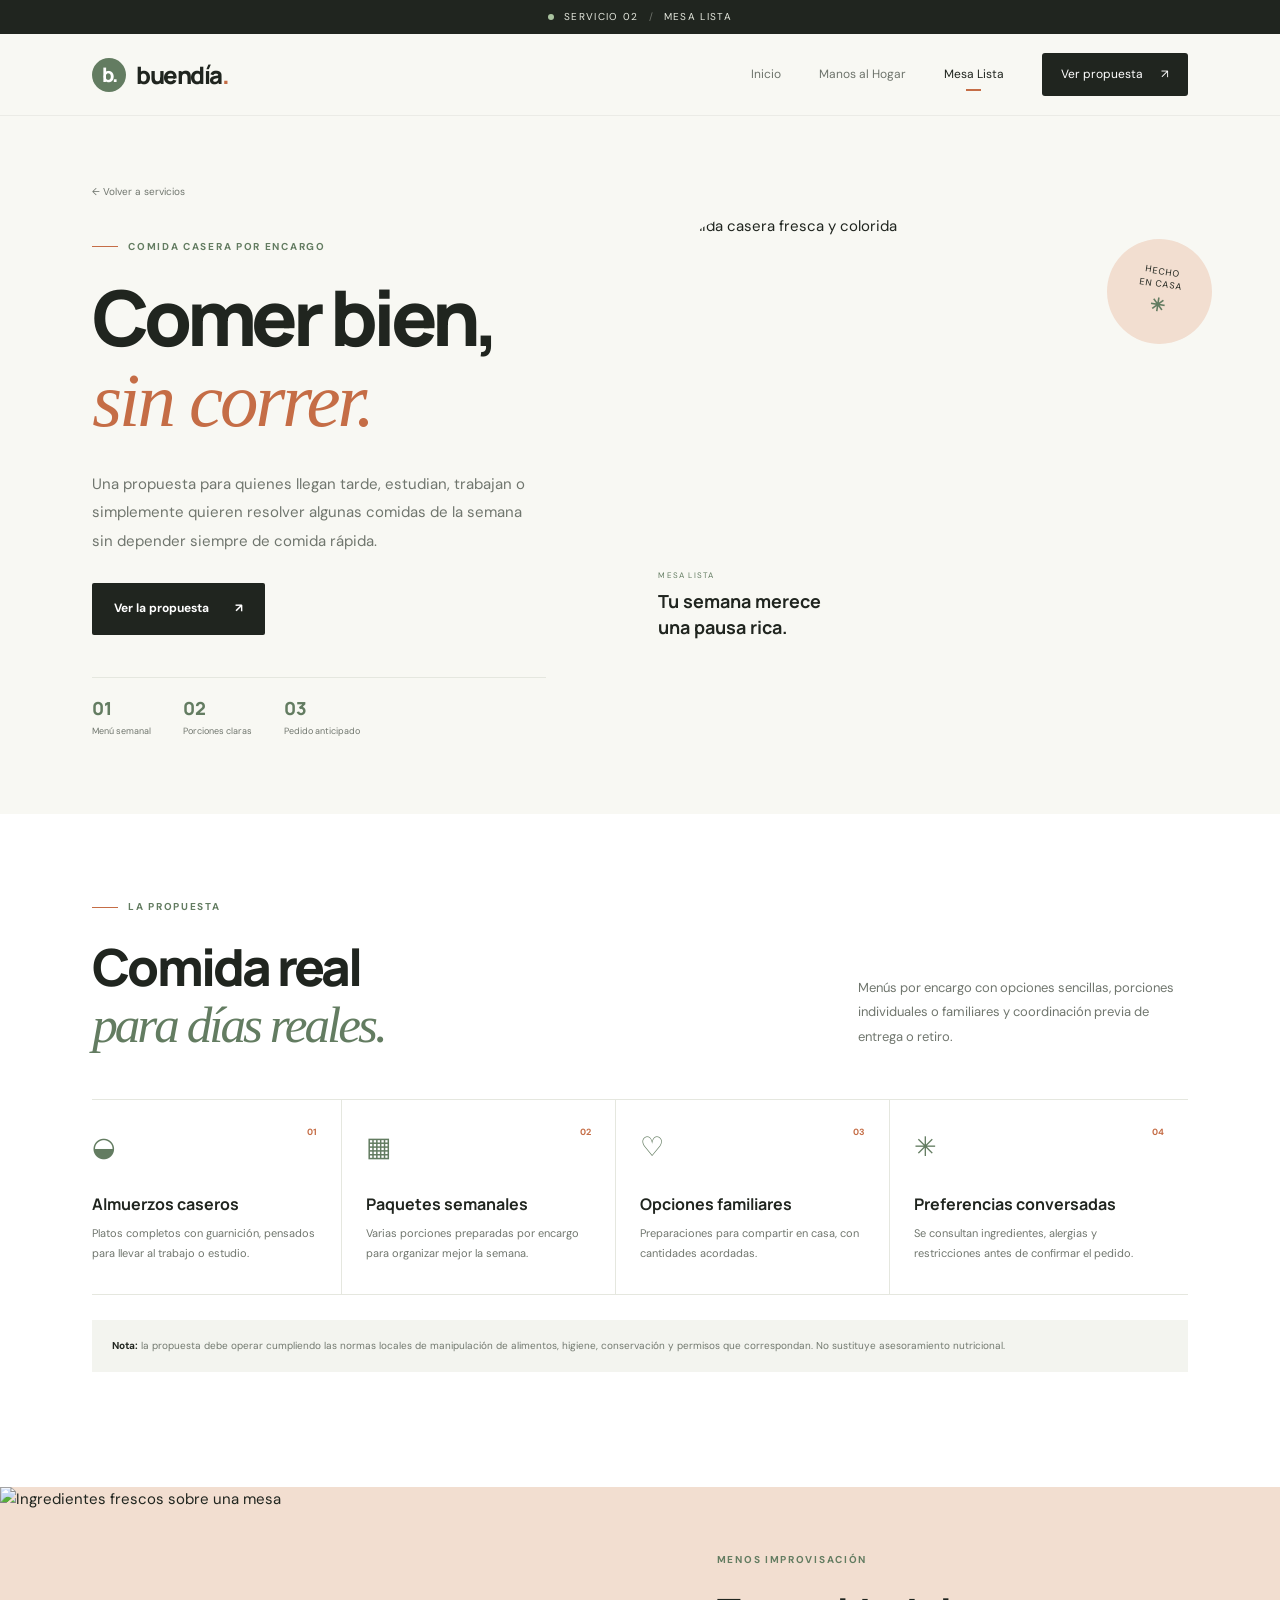
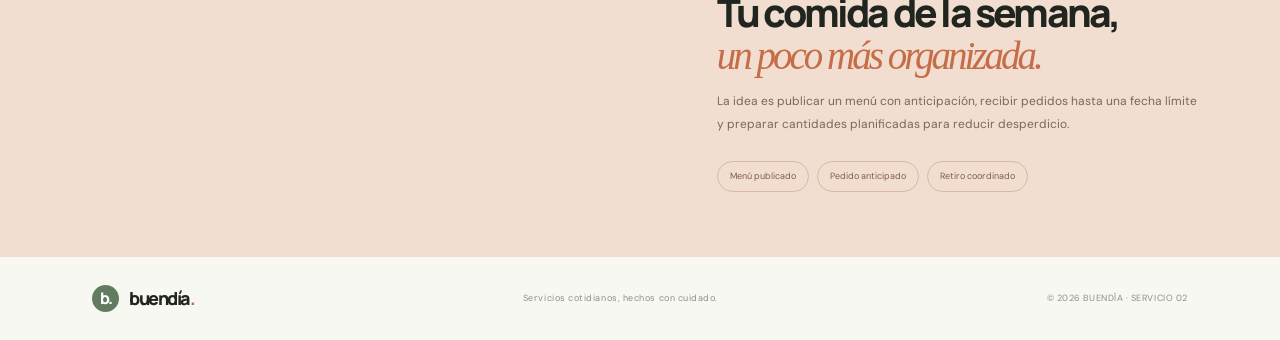
==== servicio2.html @ 0f289fdd "Creando la estructura inicial del sitio" ====
<!DOCTYPE html>
<html lang="es"><head><meta charset="UTF-8"><meta name="viewport" content="width=device-width, initial-scale=1.0"><title>Mesa Lista | Buen Día</title><link rel="preconnect" href="https://fonts.googleapis.com"><link rel="preconnect" href="https://fonts.gstatic.com" crossorigin><link href="https://fonts.googleapis.com/css2?family=DM+Sans:wght@400;500;600;700&family=Manrope:wght@400;500;600;700;800&display=swap" rel="stylesheet"><link rel="stylesheet" href="style.css"><script src="script.js" defer></script></head>
<body><div class="announcement"><span class="announcement-dot"></span> SERVICIO 02 <span class="announcement-divider">/</span> MESA LISTA</div><header class="site-header"><a class="brand" href="index.html"><span class="brand-mark">b.</span><span>buendía<span class="brand-period">.</span></span></a><button class="menu-toggle" aria-label="Abrir menú" aria-expanded="false"><span></span><span></span></button><nav class="main-nav"><a class="nav-link" href="index.html">Inicio</a><a class="nav-link" href="servicio1.html">Manos al Hogar</a><a class="nav-link active" href="servicio2.html">Mesa Lista</a><a class="nav-link nav-cta" href="#idea">Ver propuesta <span>↗</span></a></nav></header>
<main><section class="detail-hero food-hero"><div class="detail-copy"><a class="back-link" href="index.html">← Volver a servicios</a><p class="eyebrow"><span class="eyebrow-line"></span> COMIDA CASERA POR ENCARGO</p><h1>Comer bien,<br><em>sin correr.</em></h1><p class="hero-description">Una propuesta para quienes llegan tarde, estudian, trabajan o simplemente quieren resolver algunas comidas de la semana sin depender siempre de comida rápida.</p><a class="button button-dark" href="#idea">Ver la propuesta <span>↗</span></a><div class="detail-facts"><div><strong>01</strong><span>Menú semanal</span></div><div><strong>02</strong><span>Porciones claras</span></div><div><strong>03</strong><span>Pedido anticipado</span></div></div></div><div class="detail-visual"><img src="https://images.unsplash.com/photo-1547592180-85f173990554?auto=format&fit=crop&w=1200&q=85" alt="Comida casera fresca y colorida"><div class="visual-caption"><span>MESA LISTA</span><strong>Tu semana merece<br>una pausa rica.</strong></div><div class="visual-circle">HECHO<br>EN CASA <b>✳</b></div></div></section>
<section class="section detail-services" id="idea"><div class="section-heading"><div><p class="eyebrow"><span class="eyebrow-line"></span> LA PROPUESTA</p><h2>Comida real<br><em>para días reales.</em></h2></div><p class="section-intro">Menús por encargo con opciones sencillas, porciones individuales o familiares y coordinación previa de entrega o retiro.</p></div><div class="offer-grid"><article class="offer"><span class="offer-icon">◒</span><span class="offer-index">01</span><h3>Almuerzos caseros</h3><p>Platos completos con guarnición, pensados para llevar al trabajo o estudio.</p></article><article class="offer"><span class="offer-icon">▦</span><span class="offer-index">02</span><h3>Paquetes semanales</h3><p>Varias porciones preparadas por encargo para organizar mejor la semana.</p></article><article class="offer"><span class="offer-icon">♡</span><span class="offer-index">03</span><h3>Opciones familiares</h3><p>Preparaciones para compartir en casa, con cantidades acordadas.</p></article><article class="offer"><span class="offer-icon">✳</span><span class="offer-index">04</span><h3>Preferencias conversadas</h3><p>Se consultan ingredientes, alergias y restricciones antes de confirmar el pedido.</p></article></div><p class="scope-note"><strong>Nota:</strong> la propuesta debe operar cumpliendo las normas locales de manipulación de alimentos, higiene, conservación y permisos que correspondan. No sustituye asesoramiento nutricional.</p></section>
<section class="food-note"><div class="food-note-image"><img src="https://images.unsplash.com/photo-1498837167922-ddd27525d352?auto=format&fit=crop&w=1100&q=85" alt="Ingredientes frescos sobre una mesa"></div><div class="food-note-copy"><p class="eyebrow">MENOS IMPROVISACIÓN</p><h2>Tu comida de la semana,<br><em>un poco más organizada.</em></h2><p>La idea es publicar un menú con anticipación, recibir pedidos hasta una fecha límite y preparar cantidades planificadas para reducir desperdicio.</p><div class="food-tags"><span>Menú publicado</span><span>Pedido anticipado</span><span>Retiro coordinado</span></div></div></section></main>
<footer class="site-footer"><a class="brand brand-footer" href="index.html"><span class="brand-mark">b.</span><span>buendía<span class="brand-period">.</span></span></a><p>Servicios cotidianos, hechos con cuidado.</p><span>© <span id="year"></span> BUENDÍA · SERVICIO 02</span></footer></body></html>
---- style.css ----
/* BUENDÍA — sistema visual compartido */
:root{--ink:#20251f;--muted:#70766e;--paper:#f8f8f3;--white:#fff;--sage:#dce7d7;--sage-deep:#637c61;--peach:#f2ded0;--orange:#c56d46;--line:#e5e7df;--serif:Georgia,"Times New Roman",serif;--sans:"DM Sans",Arial,sans-serif;--display:"Manrope",Arial,sans-serif}
*{box-sizing:border-box}html{scroll-behavior:smooth;scroll-padding-top:90px}body{margin:0;background:var(--paper);color:var(--ink);font-family:var(--sans);font-size:15px;line-height:1.65}a{color:inherit;text-decoration:none}img{display:block;width:100%;height:100%;object-fit:cover}.announcement{height:34px;background:var(--ink);color:#e6e9df;display:flex;align-items:center;justify-content:center;gap:10px;font-size:10px;letter-spacing:.13em;text-transform:uppercase}.announcement-dot{width:6px;height:6px;border-radius:50%;background:#a9c39f}.announcement-divider{opacity:.4}.site-header{height:82px;padding:0 7.2%;display:flex;align-items:center;justify-content:space-between;background:var(--paper);position:relative;z-index:5;border-bottom:1px solid rgba(32,37,31,.06)}.brand{display:flex;align-items:center;gap:10px;font:800 24px var(--display);letter-spacing:-1.5px}.brand-mark{width:34px;height:34px;border-radius:50%;background:var(--sage-deep);color:white;display:grid;place-items:center;font:800 20px var(--display);letter-spacing:-2px}.brand-period{color:var(--orange)}.main-nav{display:flex;align-items:center;gap:38px}.nav-link{font-size:12px;color:#6d736b;transition:.2s}.nav-link:hover,.nav-link.active{color:var(--ink)}.nav-link.active:after{content:"";display:block;width:15px;height:2px;background:var(--orange);margin:5px auto -7px}.nav-cta{background:var(--ink);color:white;padding:12px 19px;border-radius:3px}.nav-cta:hover{color:white;background:var(--sage-deep)}.nav-cta span{margin-left:15px}.menu-toggle{display:none;background:none;border:0}.hero{min-height:630px;padding:74px 7.2% 64px;display:grid;grid-template-columns:1fr 1.04fr;gap:5%;align-items:center;position:relative;overflow:hidden}.eyebrow{font-size:10px;letter-spacing:.17em;font-weight:700;color:var(--sage-deep);margin:0 0 22px;display:flex;align-items:center;gap:10px}.eyebrow-line{width:26px;height:1px;background:var(--orange);display:inline-block}.hero h1,.detail-copy h1{font:800 clamp(54px,6.2vw,84px)/1.04 var(--display);letter-spacing:-5px;margin:0 0 25px}.hero h1 em,.section-heading h2 em,.manifesto h2 em,.contact-band h2 em,.detail-copy h1 em,.split-copy h2 em,.food-note-copy h2 em{font:italic 500 1em var(--serif);letter-spacing:-3px;color:var(--sage-deep)}.hero-description{max-width:455px;color:var(--muted);font-size:15px;line-height:1.9}.hero-actions{display:flex;align-items:center;gap:27px;margin-top:32px}.button{display:inline-flex;align-items:center;justify-content:center;gap:26px;padding:16px 22px;font-size:12px;font-weight:700;border:0;border-radius:2px;cursor:pointer;transition:transform .2s,background .2s}.button:hover{transform:translateY(-3px)}.button-dark{background:var(--ink);color:white}.button-dark:hover{background:var(--sage-deep)}.button-light{background:var(--paper);color:var(--ink)}.text-link{font-size:11px;font-weight:700;border-bottom:1px solid #aeb5a9;padding-bottom:5px}.text-link span{margin-left:8px}.hero-note{display:flex;align-items:center;gap:14px;margin-top:48px;color:var(--muted);font-size:10px;line-height:1.5}.hero-note strong{color:var(--ink)}.avatar-stack{display:flex;padding-left:5px}.avatar-stack i{font-style:normal;width:29px;height:29px;border-radius:50%;background:var(--peach);border:2px solid var(--paper);display:grid;place-items:center;margin-left:-5px;color:#704c3d;font-size:10px}.avatar-stack i:nth-child(2){background:var(--sage)}.avatar-stack i:nth-child(3){background:var(--ink);color:white}.hero-art{position:relative;padding:0 12px 35px 0}.hero-image-wrap{height:455px;position:relative;overflow:hidden;border-radius:48% 48% 2px 2px}.hero-image-wrap:after{content:"";position:absolute;inset:0;background:linear-gradient(0deg,rgba(26,34,27,.12),transparent 50%)}.image-sticker{position:absolute;z-index:1;left:-23px;bottom:38px;width:135px;height:135px;border-radius:50%;background:var(--sage);display:flex;flex-direction:column;align-items:center;justify-content:center;text-align:center;transform:rotate(-9deg);font-size:12px;line-height:1.35}.image-sticker span{font-size:24px;color:var(--sage-deep);margin-bottom:7px}.floating-card{position:absolute;right:-5px;bottom:0;background:white;box-shadow:0 15px 50px #20251f16;padding:16px 18px;display:flex;align-items:center;gap:13px;min-width:265px}.floating-icon{width:38px;height:38px;background:var(--peach);border-radius:50%;display:grid;place-items:center;font-size:22px}.floating-card strong,.floating-card small{display:block}.floating-card strong{font-size:11px}.floating-card small{font-size:9px;color:var(--muted);margin-top:2px}.floating-arrow{margin-left:auto}.hero-side-label{position:absolute;right:-13px;top:45%;writing-mode:vertical-rl;font-size:8px;letter-spacing:.2em;color:#92988e}.hero-index{position:absolute;right:7.2%;bottom:26px;font-size:11px;font-weight:700}.hero-index span{color:var(--orange);padding:0 8px}.trust-strip{padding:22px 7.2%;background:#eeefe8;display:flex;align-items:center;justify-content:space-between;color:#737a70;font-size:9px;letter-spacing:.15em;font-weight:700}.trust-rule{height:1px;background:#d5d9d0;flex:1;max-width:100px;margin:0 20px}.section{padding:105px 7.2%}.section-heading{display:flex;justify-content:space-between;align-items:end;margin-bottom:45px;gap:40px}.section-heading h2,.manifesto h2,.contact-band h2,.split-copy h2,.food-note-copy h2{font:800 clamp(36px,4vw,53px)/1.1 var(--display);letter-spacing:-2.8px;margin:0}.section-intro{max-width:330px;color:var(--muted);font-size:13px;line-height:1.9;margin:0 0 4px}.service-grid{display:grid;grid-template-columns:1fr 1fr;gap:25px}.service-card{background:white;display:grid;grid-template-columns:1fr 1fr;min-height:370px;box-shadow:0 12px 35px #28302208}.service-card-image{height:100%;min-height:370px;position:relative}.service-number{position:absolute;top:18px;left:18px;background:var(--paper);padding:7px 10px;font-size:8px;letter-spacing:.13em;font-weight:700}.service-card-content{padding:30px 25px;display:flex;flex-direction:column;align-items:flex-start}.card-meta{width:100%;display:flex;align-items:center;justify-content:space-between;font-size:8px;letter-spacing:.1em;color:#969c92}.tag{padding:5px 9px;border-radius:20px;font-size:8px;font-weight:700;color:#52694f}.tag-sage{background:var(--sage)}.tag-peach{background:var(--peach);color:#966047}.service-card h3{font:800 25px var(--display);letter-spacing:-1px;margin:23px 0 9px}.service-card-content>p{font-size:11px;color:var(--muted);line-height:1.8;margin:0}.mini-list{list-style:none;padding:0;margin:17px 0 20px;font-size:10px;color:#555d53;line-height:2}.mini-list li:before{content:"↗";color:var(--orange);margin-right:8px}.card-link{font-size:10px;font-weight:700;border-bottom:1px solid #bfc7b9;padding-bottom:6px;margin-top:auto}.card-link span{margin-left:18px;color:var(--orange)}.manifesto{background:var(--sage);padding:78px 12%;display:grid;grid-template-columns:80px 1fr 180px;align-items:center;gap:35px}.manifesto-mark{font:100px var(--serif);color:#93a78e;line-height:1;align-self:start}.manifesto h2{font-size:43px}.manifesto p:not(.eyebrow){color:#657362;font-size:12px;max-width:490px;line-height:1.9}.manifesto-stamp{width:145px;height:145px;border:1px solid #82957c;border-radius:50%;display:flex;flex-direction:column;justify-content:center;align-items:center;transform:rotate(9deg);color:var(--sage-deep);font-size:10px;letter-spacing:.2em}.manifesto-stamp strong{font:800 27px var(--display);letter-spacing:-1px}.manifesto-stamp small{font-size:6px;margin-top:5px}.compact{margin-bottom:45px}.steps-grid{display:grid;grid-template-columns:repeat(4,1fr);border-top:1px solid var(--line)}.step{padding:25px 22px 5px 0;position:relative}.step:not(:last-child){border-right:1px solid var(--line);margin-right:25px}.step-num{font-size:9px;color:var(--orange);font-weight:700;letter-spacing:.1em}.step-icon{display:block;font-size:25px;margin:24px 0 13px;color:var(--sage-deep)}.step h3{font:700 17px var(--display);margin:0 0 7px}.step p{font-size:11px;color:var(--muted);max-width:190px;margin:0;line-height:1.8}.contact-band{background:var(--ink);color:white;padding:70px 10%;display:flex;align-items:center;justify-content:space-between;position:relative;overflow:hidden}.contact-band .eyebrow{color:#b8c7b2}.contact-band h2{font-size:48px}.contact-band h2 em{color:#b8c7b2}.contact-decoration{position:absolute;right:31%;top:-60px;font-size:220px;color:#ffffff08}.site-footer{padding:28px 7.2%;display:flex;align-items:center;justify-content:space-between;color:#8a9087;font-size:9px;letter-spacing:.06em}.brand-footer{color:var(--ink);font-size:18px}.brand-footer .brand-mark{width:27px;height:27px;font-size:16px}.site-footer p{margin:0}.detail-hero{padding:62px 7.2% 75px;display:grid;grid-template-columns:.9fr 1.1fr;gap:8%;align-items:center}.back-link{font-size:10px;color:var(--muted);display:inline-block;margin-bottom:38px}.detail-copy h1{font-size:clamp(55px,6vw,78px)}.detail-copy .hero-description{margin-bottom:28px}.detail-facts{display:flex;gap:32px;border-top:1px solid var(--line);margin-top:42px;padding-top:18px}.detail-facts div{display:flex;flex-direction:column;gap:4px}.detail-facts strong{font:800 18px var(--display);color:var(--sage-deep)}.detail-facts span{font-size:9px;color:var(--muted)}.detail-visual{height:490px;position:relative;padding:0 0 20px 20px}.detail-visual>img{border-radius:2px 2px 110px 2px}.visual-caption{position:absolute;bottom:42px;left:0;background:var(--paper);padding:20px 25px;min-width:190px}.visual-caption span{display:block;font-size:8px;letter-spacing:.15em;color:var(--sage-deep);margin-bottom:8px}.visual-caption strong{font:700 18px/1.3 var(--display)}.visual-circle{position:absolute;right:-24px;top:25px;width:105px;height:105px;border-radius:50%;background:var(--sage);display:grid;place-content:center;text-align:center;font-size:9px;line-height:1.5;letter-spacing:.12em;transform:rotate(9deg)}.visual-circle b{font-size:18px;color:var(--sage-deep)}.detail-services{padding-top:85px;background:white}.offer-grid{display:grid;grid-template-columns:repeat(4,1fr);border-top:1px solid var(--line);border-bottom:1px solid var(--line)}.offer{padding:25px 24px 30px 0;position:relative}.offer:not(:last-child){border-right:1px solid var(--line);margin-right:24px}.offer-icon{font-size:27px;color:var(--sage-deep)}.offer-index{float:right;font-size:9px;color:var(--orange);font-weight:700}.offer h3{font:700 16px var(--display);margin:24px 0 9px}.offer p{font-size:11px;color:var(--muted);line-height:1.8;margin:0}.scope-note{font-size:10px;color:#72796f;background:#f3f4ef;padding:17px 20px;margin-top:25px;line-height:1.8}.scope-note strong{color:var(--ink)}.split-section{display:grid;grid-template-columns:1fr 1fr;min-height:460px;background:var(--sage)}.split-photo{min-height:460px}.split-copy{padding:65px 12%;align-self:center}.split-copy h2{font-size:40px}.promise-list{margin-top:30px}.promise-list>div{display:flex;gap:18px;padding:15px 0;border-top:1px solid #c8d4c2}.promise-list b{font-size:10px;color:var(--sage-deep)}.promise-list strong,.promise-list small{display:block}.promise-list strong{font-size:12px}.promise-list small{font-size:10px;color:#687766;margin-top:3px}.request-section{background:#f0f1eb;padding-top:75px;padding-bottom:75px}.request-panel{background:white;padding:45px 6%;display:grid;grid-template-columns:1fr 1fr;gap:10%;box-shadow:0 20px 55px #1e2a1c0a}.request-panel h2{font:800 42px/1.1 var(--display);letter-spacing:-2px;margin:0 0 15px}.request-panel h2 em{font:italic 500 1em var(--serif);color:var(--sage-deep)}.request-panel>div>p:not(.eyebrow){font-size:11px;color:var(--muted);max-width:350px;line-height:1.9}.request-contact{margin-top:30px;font-size:11px;font-weight:700}.request-contact span{color:var(--orange);margin-right:8px}.request-form{display:flex;flex-direction:column}.request-form label{font-size:10px;font-weight:700;margin:0 0 7px}.request-form input,.request-form textarea{font:12px var(--sans);padding:12px;border:1px solid var(--line);background:#fbfcf9;margin-bottom:17px;outline:none;resize:vertical}.request-form input:focus,.request-form textarea:focus{border-color:var(--sage-deep)}.request-form .button{align-self:flex-start}.form-feedback{font-size:10px;color:var(--sage-deep)}.food-hero .detail-visual>img{border-radius:100px 2px 2px 2px}.food-hero .visual-circle{background:var(--peach)}.food-hero .detail-copy h1 em{color:var(--orange)}.food-note{display:grid;grid-template-columns:1fr 1fr;background:var(--peach)}.food-note-image{min-height:370px}.food-note-copy{padding:65px 12%;align-self:center}.food-note-copy h2{font-size:39px}.food-note-copy h2 em{color:var(--orange)}.food-note-copy>p:not(.eyebrow){font-size:12px;color:#78675e;line-height:1.9}.food-tags{display:flex;flex-wrap:wrap;gap:8px;margin-top:25px}.food-tags span{border:1px solid #d6b9a8;border-radius:30px;padding:7px 12px;font-size:9px;color:#805d4b}
@media(max-width:950px){.site-header{padding:0 5%}.hero,.detail-hero{padding-left:5%;padding-right:5%}.hero{gap:3%}.hero-image-wrap{height:390px}.service-card{grid-template-columns:1fr}.service-card-image{height:220px;min-height:220px}.service-card-content{min-height:300px}.section{padding:80px 5%}.manifesto{padding:65px 7%;grid-template-columns:55px 1fr 130px;gap:20px}.manifesto-stamp{width:120px;height:120px}.detail-visual{height:420px}.site-footer{padding-left:5%;padding-right:5%}}
@media(max-width:700px){.announcement{font-size:8px}.site-header{height:70px}.menu-toggle{display:flex;flex-direction:column;gap:5px;padding:10px}.menu-toggle span{width:23px;height:2px;background:var(--ink)}.main-nav{display:none;position:absolute;top:69px;left:0;right:0;background:var(--paper);padding:20px 6%;flex-direction:column;align-items:stretch;gap:18px;border-bottom:1px solid var(--line)}.main-nav.open{display:flex}.nav-cta{text-align:center}.nav-link.active:after{display:none}.hero{display:flex;flex-direction:column;align-items:stretch;padding-top:55px;padding-bottom:65px}.hero h1,.detail-copy h1{font-size:59px;letter-spacing:-3.5px}.hero-art{margin:48px 10px 0 20px}.hero-image-wrap{height:350px}.hero-side-label{right:-18px}.hero-index{bottom:18px}.trust-strip{gap:10px;justify-content:center;flex-wrap:wrap;text-align:center;font-size:7px;padding:18px 5%}.trust-rule{max-width:25px;margin:0 4px}.section{padding:70px 6%}.section-heading{display:block}.section-intro{margin-top:20px}.service-grid{grid-template-columns:1fr;gap:18px}.service-card{grid-template-columns:.9fr 1.1fr;min-height:340px}.service-card-image{height:100%;min-height:340px}.service-card-content{padding:22px 17px}.service-card h3{font-size:21px;margin-top:18px}.mini-list{font-size:9px}.manifesto{grid-template-columns:35px 1fr;padding:55px 7%}.manifesto-mark{font-size:65px}.manifesto h2{font-size:34px}.manifesto-stamp{display:none}.steps-grid{grid-template-columns:1fr 1fr;row-gap:25px}.step:nth-child(2){border:0}.contact-band{padding:55px 7%;display:block}.contact-band h2{font-size:40px}.contact-band .button{margin-top:25px}.site-footer{flex-wrap:wrap;gap:14px}.site-footer p{order:3;width:100%}.detail-hero{grid-template-columns:1fr;padding:35px 6% 65px;gap:45px}.back-link{margin-bottom:28px}.detail-visual{height:390px;margin-right:12px}.detail-facts{gap:20px}.offer-grid{grid-template-columns:1fr 1fr}.offer{padding:20px 14px 25px 0}.offer:nth-child(2){border-right:0;margin-right:0}.offer:nth-child(3),.offer:nth-child(4){border-top:1px solid var(--line)}.split-section,.food-note{grid-template-columns:1fr}.split-photo,.food-note-image{min-height:280px;height:280px}.split-copy,.food-note-copy{padding:55px 7%}.split-copy h2,.food-note-copy h2{font-size:34px}.request-panel{grid-template-columns:1fr;padding:35px 7%;gap:30px}.request-panel h2{font-size:36px}}
@media(max-width:420px){.hero h1,.detail-copy h1{font-size:51px}.hero-actions{align-items:flex-start;flex-direction:column;gap:18px}.hero-image-wrap{height:290px}.service-card{grid-template-columns:1fr}.service-card-image{height:210px;min-height:210px}.service-card-content{min-height:290px}.detail-visual{height:320px}.detail-facts{gap:12px}.detail-facts span{font-size:8px}.offer-grid{grid-template-columns:1fr}.offer{border-right:0!important;margin-right:0!important;border-bottom:1px solid var(--line)}.offer:last-child{border-bottom:0}.manifesto{grid-template-columns:1fr}.manifesto-mark{display:none}}
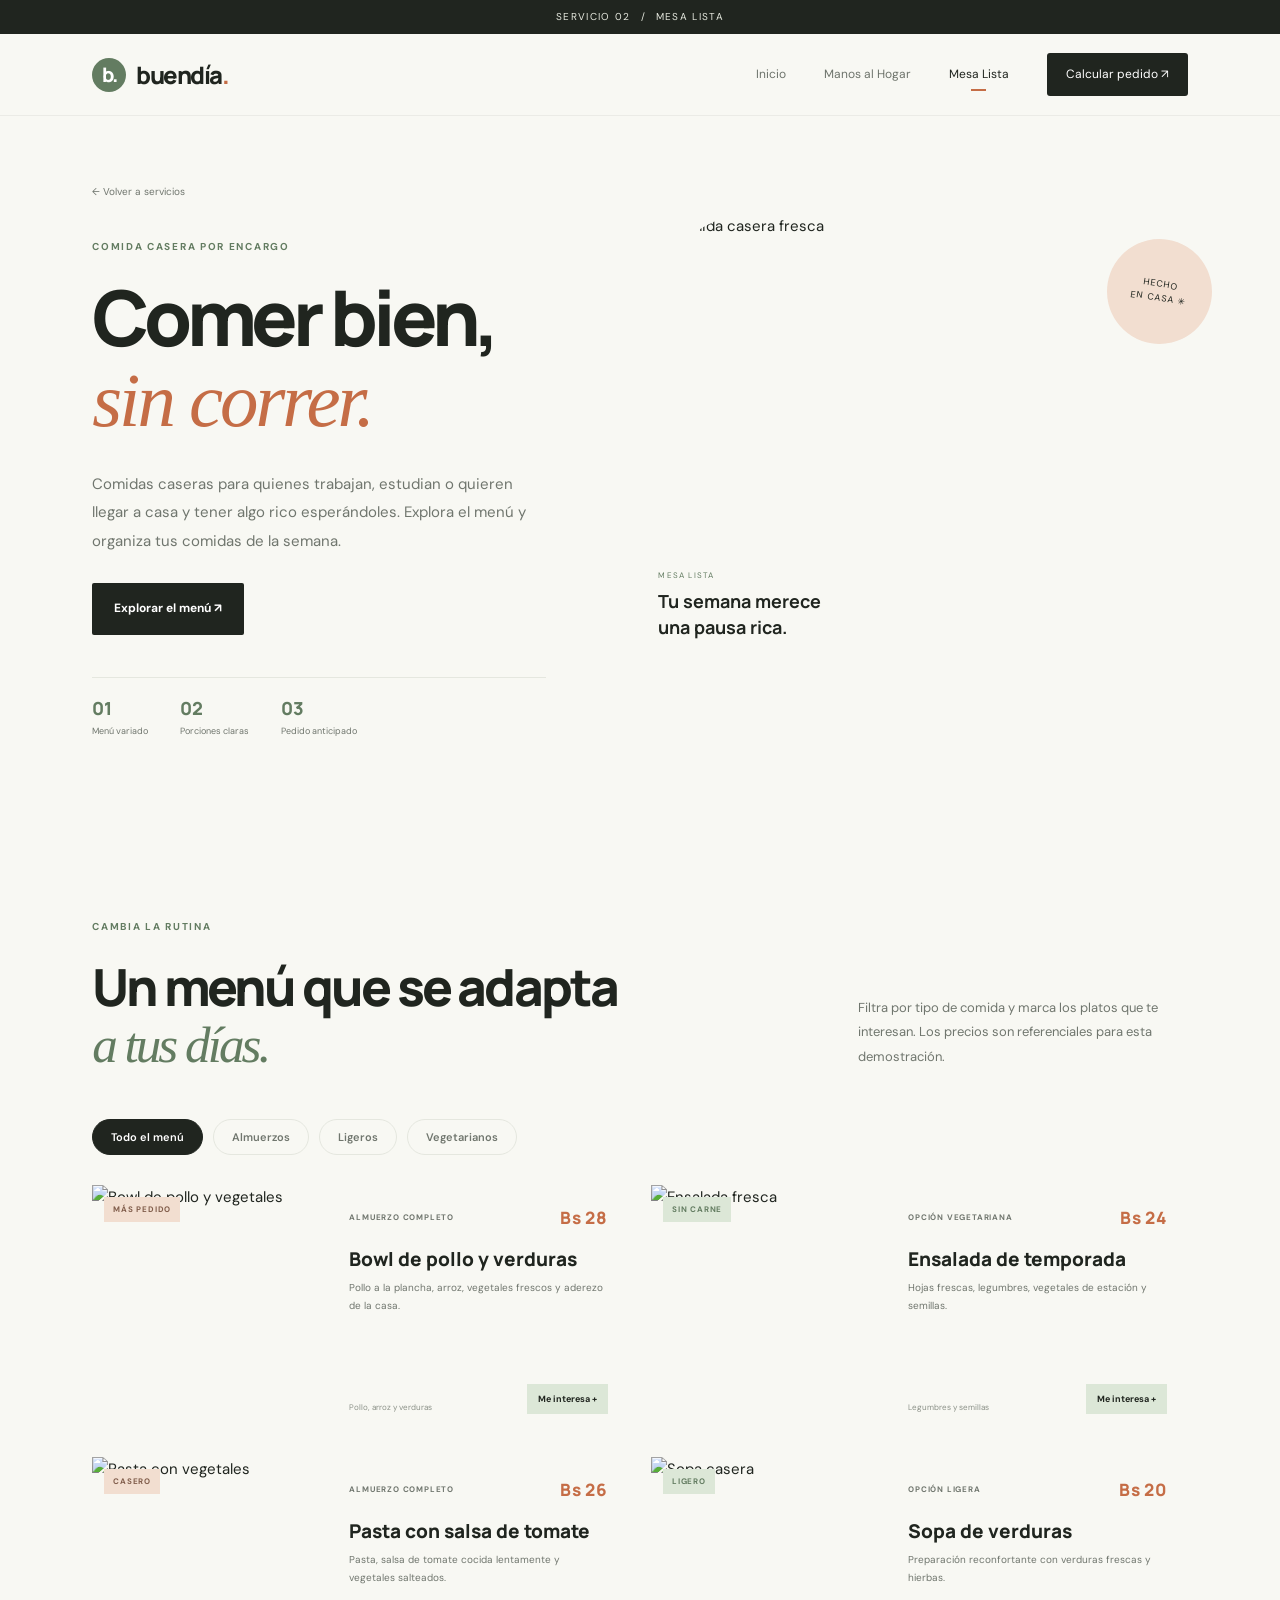
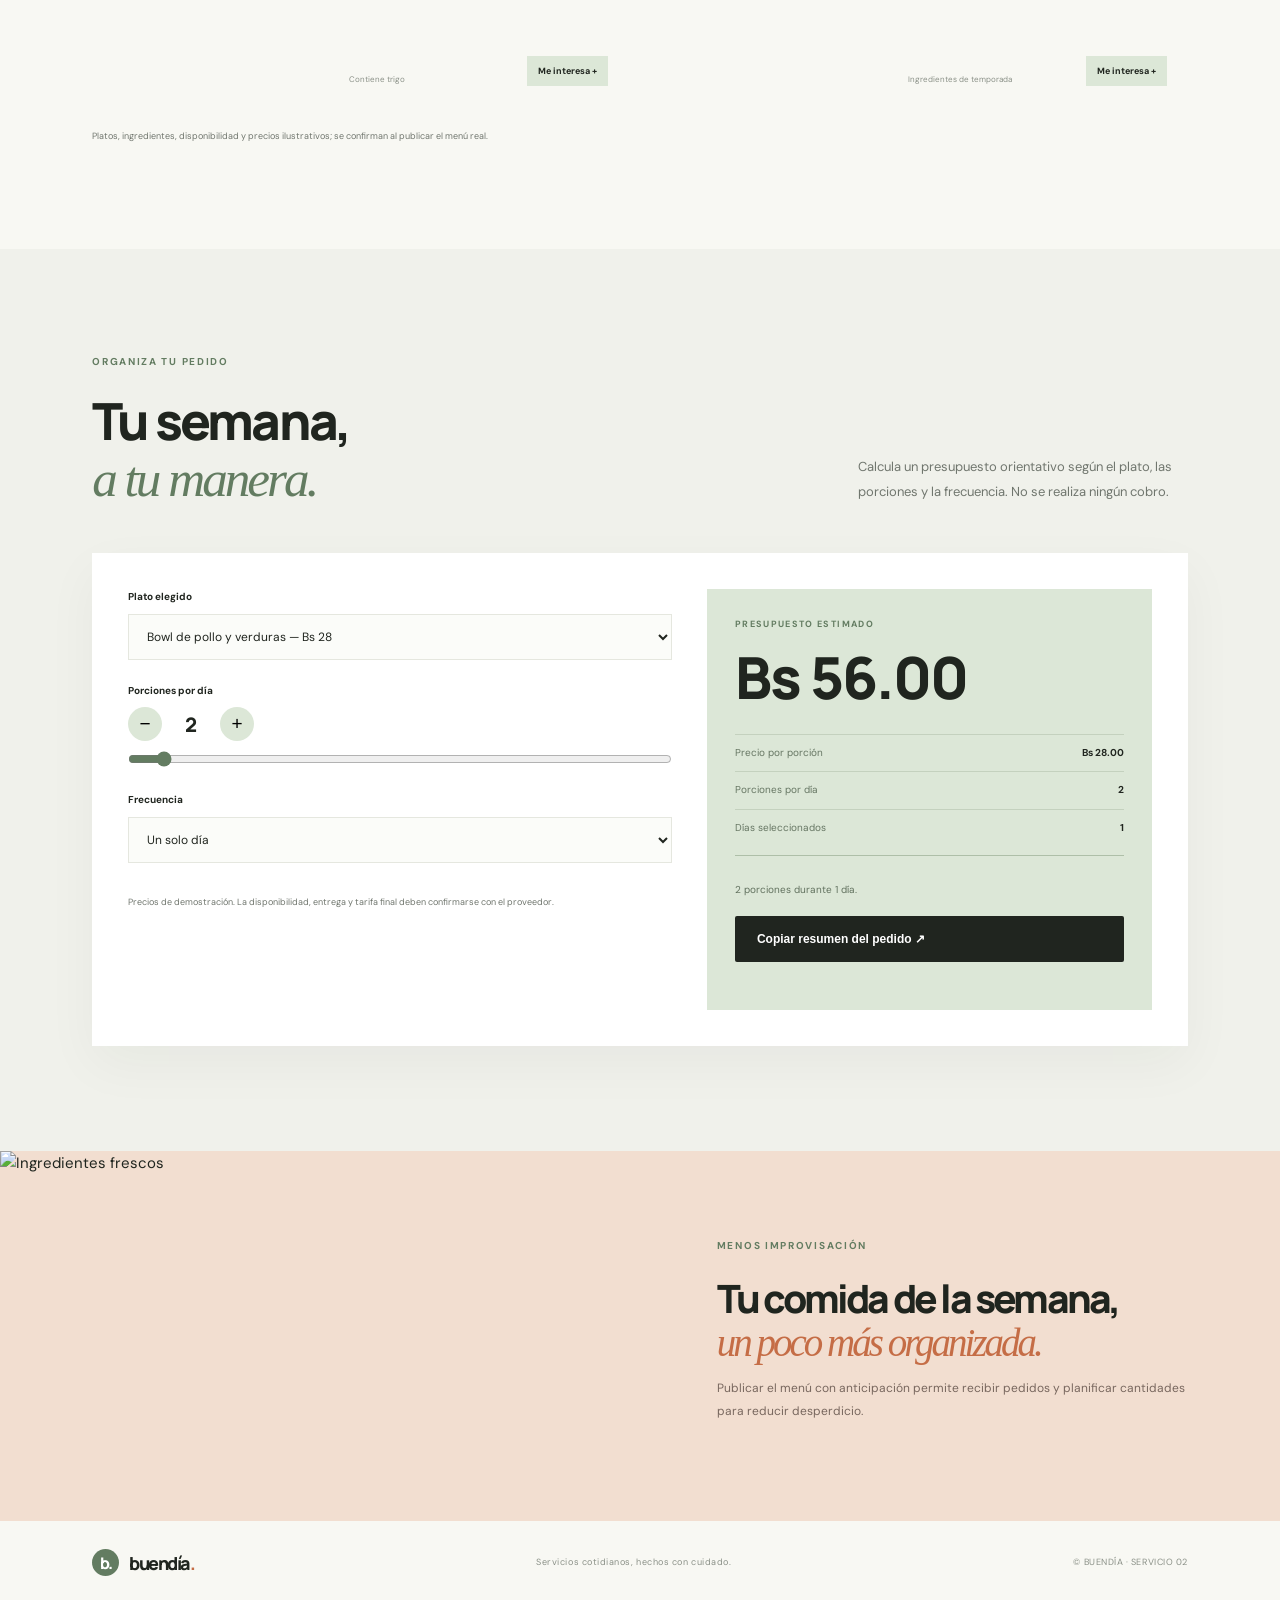
==== commit 0fbc5786: "feat: agregar planificador y calculadora de pedidos" ====
--- a/servicio2.html
+++ b/servicio2.html
@@ -1,7 +1,59 @@
 <!DOCTYPE html>
-<html lang="es"><head><meta charset="UTF-8"><meta name="viewport" content="width=device-width, initial-scale=1.0"><title>Mesa Lista | Buen Día</title><link rel="preconnect" href="https://fonts.googleapis.com"><link rel="preconnect" href="https://fonts.gstatic.com" crossorigin><link href="https://fonts.googleapis.com/css2?family=DM+Sans:wght@400;500;600;700&family=Manrope:wght@400;500;600;700;800&display=swap" rel="stylesheet"><link rel="stylesheet" href="style.css"><script src="script.js" defer></script></head>
-<body><div class="announcement"><span class="announcement-dot"></span> SERVICIO 02 <span class="announcement-divider">/</span> MESA LISTA</div><header class="site-header"><a class="brand" href="index.html"><span class="brand-mark">b.</span><span>buendía<span class="brand-period">.</span></span></a><button class="menu-toggle" aria-label="Abrir menú" aria-expanded="false"><span></span><span></span></button><nav class="main-nav"><a class="nav-link" href="index.html">Inicio</a><a class="nav-link" href="servicio1.html">Manos al Hogar</a><a class="nav-link active" href="servicio2.html">Mesa Lista</a><a class="nav-link nav-cta" href="#idea">Ver propuesta <span>↗</span></a></nav></header>
-<main><section class="detail-hero food-hero"><div class="detail-copy"><a class="back-link" href="index.html">← Volver a servicios</a><p class="eyebrow"><span class="eyebrow-line"></span> COMIDA CASERA POR ENCARGO</p><h1>Comer bien,<br><em>sin correr.</em></h1><p class="hero-description">Una propuesta para quienes llegan tarde, estudian, trabajan o simplemente quieren resolver algunas comidas de la semana sin depender siempre de comida rápida.</p><a class="button button-dark" href="#idea">Ver la propuesta <span>↗</span></a><div class="detail-facts"><div><strong>01</strong><span>Menú semanal</span></div><div><strong>02</strong><span>Porciones claras</span></div><div><strong>03</strong><span>Pedido anticipado</span></div></div></div><div class="detail-visual"><img src="https://images.unsplash.com/photo-1547592180-85f173990554?auto=format&fit=crop&w=1200&q=85" alt="Comida casera fresca y colorida"><div class="visual-caption"><span>MESA LISTA</span><strong>Tu semana merece<br>una pausa rica.</strong></div><div class="visual-circle">HECHO<br>EN CASA <b>✳</b></div></div></section>
-<section class="section detail-services" id="idea"><div class="section-heading"><div><p class="eyebrow"><span class="eyebrow-line"></span> LA PROPUESTA</p><h2>Comida real<br><em>para días reales.</em></h2></div><p class="section-intro">Menús por encargo con opciones sencillas, porciones individuales o familiares y coordinación previa de entrega o retiro.</p></div><div class="offer-grid"><article class="offer"><span class="offer-icon">◒</span><span class="offer-index">01</span><h3>Almuerzos caseros</h3><p>Platos completos con guarnición, pensados para llevar al trabajo o estudio.</p></article><article class="offer"><span class="offer-icon">▦</span><span class="offer-index">02</span><h3>Paquetes semanales</h3><p>Varias porciones preparadas por encargo para organizar mejor la semana.</p></article><article class="offer"><span class="offer-icon">♡</span><span class="offer-index">03</span><h3>Opciones familiares</h3><p>Preparaciones para compartir en casa, con cantidades acordadas.</p></article><article class="offer"><span class="offer-icon">✳</span><span class="offer-index">04</span><h3>Preferencias conversadas</h3><p>Se consultan ingredientes, alergias y restricciones antes de confirmar el pedido.</p></article></div><p class="scope-note"><strong>Nota:</strong> la propuesta debe operar cumpliendo las normas locales de manipulación de alimentos, higiene, conservación y permisos que correspondan. No sustituye asesoramiento nutricional.</p></section>
-<section class="food-note"><div class="food-note-image"><img src="https://images.unsplash.com/photo-1498837167922-ddd27525d352?auto=format&fit=crop&w=1100&q=85" alt="Ingredientes frescos sobre una mesa"></div><div class="food-note-copy"><p class="eyebrow">MENOS IMPROVISACIÓN</p><h2>Tu comida de la semana,<br><em>un poco más organizada.</em></h2><p>La idea es publicar un menú con anticipación, recibir pedidos hasta una fecha límite y preparar cantidades planificadas para reducir desperdicio.</p><div class="food-tags"><span>Menú publicado</span><span>Pedido anticipado</span><span>Retiro coordinado</span></div></div></section></main>
-<footer class="site-footer"><a class="brand brand-footer" href="index.html"><span class="brand-mark">b.</span><span>buendía<span class="brand-period">.</span></span></a><p>Servicios cotidianos, hechos con cuidado.</p><span>© <span id="year"></span> BUENDÍA · SERVICIO 02</span></footer></body></html>
+<html lang="es">
+<head>
+  <meta charset="UTF-8"><meta name="viewport" content="width=device-width, initial-scale=1">
+  <title>Mesa Lista | Buen Día</title>
+  <link rel="preconnect" href="https://fonts.googleapis.com"><link rel="preconnect" href="https://fonts.gstatic.com" crossorigin>
+  <link href="https://fonts.googleapis.com/css2?family=DM+Sans:wght@400;500;600;700&family=Manrope:wght@400;500;600;700;800&display=swap" rel="stylesheet">
+  <link rel="stylesheet" href="style.css"><link rel="stylesheet" href="mesa-lista.css">
+  <script src="script.js" defer></script><script src="mesa-lista.js" defer></script><script src="mesa-lista-planificador.js" defer></script>
+</head>
+<body>
+  <div class="announcement">SERVICIO 02 <span>/</span> MESA LISTA</div>
+  <header class="site-header">
+    <a class="brand" href="index.html"><span class="brand-mark">b.</span><span>buendía<span class="brand-period">.</span></span></a>
+    <nav class="main-nav"><a class="nav-link" href="index.html">Inicio</a><a class="nav-link" href="servicio1.html">Manos al Hogar</a><a class="nav-link active" href="servicio2.html">Mesa Lista</a><a class="nav-link nav-cta" href="#planificador">Calcular pedido ↗</a></nav>
+  </header>
+  <main>
+    <section class="detail-hero food-hero">
+      <div class="detail-copy"><a class="back-link" href="index.html">← Volver a servicios</a><p class="eyebrow">COMIDA CASERA POR ENCARGO</p>
+        <h1>Comer bien,<br><em>sin correr.</em></h1>
+        <p class="hero-description">Comidas caseras para quienes trabajan, estudian o quieren llegar a casa y tener algo rico esperándoles. Explora el menú y organiza tus comidas de la semana.</p>
+        <a class="button button-dark" href="#menu-semanal">Explorar el menú ↗</a>
+        <div class="detail-facts"><div><strong>01</strong><span>Menú variado</span></div><div><strong>02</strong><span>Porciones claras</span></div><div><strong>03</strong><span>Pedido anticipado</span></div></div>
+      </div>
+      <div class="detail-visual"><img src="https://images.unsplash.com/photo-1547592180-85f173990554?auto=format&fit=crop&w=1200&q=85" alt="Comida casera fresca"><div class="visual-caption"><span>MESA LISTA</span><strong>Tu semana merece<br>una pausa rica.</strong></div><div class="visual-circle">HECHO<br>EN CASA ✳</div></div>
+    </section>
+    <section class="section ml-menu-section" id="menu-semanal">
+      <div class="section-heading"><div><p class="eyebrow">CAMBIA LA RUTINA</p><h2>Un menú que se adapta<br><em>a tus días.</em></h2></div><p class="section-intro">Filtra por tipo de comida y marca los platos que te interesan. Los precios son referenciales para esta demostración.</p></div>
+      <div class="ml-filter-bar">
+        <button class="ml-filter is-active" data-menu-filter="todos">Todo el menú</button><button class="ml-filter" data-menu-filter="almuerzo">Almuerzos</button><button class="ml-filter" data-menu-filter="ligero">Ligeros</button><button class="ml-filter" data-menu-filter="vegetariano">Vegetarianos</button>
+      </div>
+      <div class="ml-menu-grid">
+        <article class="ml-dish" data-category="almuerzo"><div class="ml-dish-photo"><img src="https://images.unsplash.com/photo-1546069901-ba9599a7e63c?auto=format&fit=crop&w=900&q=85" alt="Bowl de pollo y vegetales"><span class="ml-dish-label">MÁS PEDIDO</span></div><div class="ml-dish-body"><div class="ml-dish-top"><span>ALMUERZO COMPLETO</span><strong>Bs 28</strong></div><h3>Bowl de pollo y verduras</h3><p>Pollo a la plancha, arroz, vegetales frescos y aderezo de la casa.</p><div class="ml-dish-bottom"><small>Pollo, arroz y verduras</small><button class="ml-select-dish" data-dish="Bowl de pollo y verduras" data-price="28">Me interesa +</button></div></div></article>
+        <article class="ml-dish" data-category="vegetariano"><div class="ml-dish-photo"><img src="https://images.unsplash.com/photo-1512621776951-a57141f2eefd?auto=format&fit=crop&w=900&q=85" alt="Ensalada fresca"><span class="ml-dish-label ml-label-green">SIN CARNE</span></div><div class="ml-dish-body"><div class="ml-dish-top"><span>OPCIÓN VEGETARIANA</span><strong>Bs 24</strong></div><h3>Ensalada de temporada</h3><p>Hojas frescas, legumbres, vegetales de estación y semillas.</p><div class="ml-dish-bottom"><small>Legumbres y semillas</small><button class="ml-select-dish" data-dish="Ensalada de temporada" data-price="24">Me interesa +</button></div></div></article>
+        <article class="ml-dish" data-category="almuerzo"><div class="ml-dish-photo"><img src="https://images.unsplash.com/photo-1476224203421-9ac39bcb3327?auto=format&fit=crop&w=900&q=85" alt="Pasta con vegetales"><span class="ml-dish-label">CASERO</span></div><div class="ml-dish-body"><div class="ml-dish-top"><span>ALMUERZO COMPLETO</span><strong>Bs 26</strong></div><h3>Pasta con salsa de tomate</h3><p>Pasta, salsa de tomate cocida lentamente y vegetales salteados.</p><div class="ml-dish-bottom"><small>Contiene trigo</small><button class="ml-select-dish" data-dish="Pasta con salsa de tomate" data-price="26">Me interesa +</button></div></div></article>
+        <article class="ml-dish" data-category="ligero"><div class="ml-dish-photo"><img src="https://images.unsplash.com/photo-1547592180-85f173990554?auto=format&fit=crop&w=900&q=85" alt="Sopa casera"><span class="ml-dish-label ml-label-green">LIGERO</span></div><div class="ml-dish-body"><div class="ml-dish-top"><span>OPCIÓN LIGERA</span><strong>Bs 20</strong></div><h3>Sopa de verduras</h3><p>Preparación reconfortante con verduras frescas y hierbas.</p><div class="ml-dish-bottom"><small>Ingredientes de temporada</small><button class="ml-select-dish" data-dish="Sopa de verduras" data-price="20">Me interesa +</button></div></div></article>
+      </div>
+      <p class="ml-menu-footnote">Platos, ingredientes, disponibilidad y precios ilustrativos; se confirman al publicar el menú real.</p>
+    </section>
+    <section class="section ml-planner-section" id="planificador">
+      <div class="section-heading"><div><p class="eyebrow">ORGANIZA TU PEDIDO</p><h2>Tu semana,<br><em>a tu manera.</em></h2></div><p class="section-intro">Calcula un presupuesto orientativo según el plato, las porciones y la frecuencia. No se realiza ningún cobro.</p></div>
+      <div class="ml-planner">
+        <div class="ml-planner-form">
+          <label for="ml-selected-dish">Plato elegido</label>
+          <select id="ml-selected-dish"><option value="28">Bowl de pollo y verduras — Bs 28</option><option value="24">Ensalada de temporada — Bs 24</option><option value="26">Pasta con salsa de tomate — Bs 26</option><option value="20">Sopa de verduras — Bs 20</option></select>
+          <label for="ml-portions">Porciones por día</label>
+          <div class="ml-quantity-control"><button type="button" id="ml-minus">−</button><output id="ml-quantity">2</output><button type="button" id="ml-plus">+</button></div>
+          <input id="ml-portions" type="range" min="1" max="20" value="2">
+          <label for="ml-frequency">Frecuencia</label>
+          <select id="ml-frequency"><option value="1">Un solo día</option><option value="3">Tres días de la semana</option><option value="5">Cinco días de la semana</option></select>
+          <p class="ml-planner-note">Precios de demostración. La disponibilidad, entrega y tarifa final deben confirmarse con el proveedor.</p>
+        </div>
+        <aside class="ml-estimate"><span class="ml-estimate-kicker">PRESUPUESTO ESTIMADO</span><strong id="ml-total">Bs 56</strong><div class="ml-estimate-line"><span>Precio por porción</span><b id="ml-unit">Bs 28</b></div><div class="ml-estimate-line"><span>Porciones por día</span><b id="ml-portions-summary">2</b></div><div class="ml-estimate-line"><span>Días seleccionados</span><b id="ml-days-summary">1</b></div><div class="ml-estimate-divider"></div><p id="ml-estimate-description">2 porciones para 1 día.</p><button class="button button-dark ml-copy-order" type="button" id="ml-copy-order">Copiar resumen del pedido ↗</button><p id="ml-copy-feedback" aria-live="polite"></p></aside>
+      </div>
+    </section>
+    <section class="food-note"><div class="food-note-image"><img src="https://images.unsplash.com/photo-1498837167922-ddd27525d352?auto=format&fit=crop&w=1100&q=85" alt="Ingredientes frescos"></div><div class="food-note-copy"><p class="eyebrow">MENOS IMPROVISACIÓN</p><h2>Tu comida de la semana,<br><em>un poco más organizada.</em></h2><p>Publicar el menú con anticipación permite recibir pedidos y planificar cantidades para reducir desperdicio.</p></div></section>
+  </main>
+  <footer class="site-footer"><a class="brand brand-footer" href="index.html"><span class="brand-mark">b.</span><span>buendía<span class="brand-period">.</span></span></a><p>Servicios cotidianos, hechos con cuidado.</p><span>© BUENDÍA · SERVICIO 02</span></footer>
+</body></html>
--- a/style.css
+++ b/style.css
@@ -4,3 +4,159 @@
 @media(max-width:950px){.site-header{padding:0 5%}.hero,.detail-hero{padding-left:5%;padding-right:5%}.hero{gap:3%}.hero-image-wrap{height:390px}.service-card{grid-template-columns:1fr}.service-card-image{height:220px;min-height:220px}.service-card-content{min-height:300px}.section{padding:80px 5%}.manifesto{padding:65px 7%;grid-template-columns:55px 1fr 130px;gap:20px}.manifesto-stamp{width:120px;height:120px}.detail-visual{height:420px}.site-footer{padding-left:5%;padding-right:5%}}
 @media(max-width:700px){.announcement{font-size:8px}.site-header{height:70px}.menu-toggle{display:flex;flex-direction:column;gap:5px;padding:10px}.menu-toggle span{width:23px;height:2px;background:var(--ink)}.main-nav{display:none;position:absolute;top:69px;left:0;right:0;background:var(--paper);padding:20px 6%;flex-direction:column;align-items:stretch;gap:18px;border-bottom:1px solid var(--line)}.main-nav.open{display:flex}.nav-cta{text-align:center}.nav-link.active:after{display:none}.hero{display:flex;flex-direction:column;align-items:stretch;padding-top:55px;padding-bottom:65px}.hero h1,.detail-copy h1{font-size:59px;letter-spacing:-3.5px}.hero-art{margin:48px 10px 0 20px}.hero-image-wrap{height:350px}.hero-side-label{right:-18px}.hero-index{bottom:18px}.trust-strip{gap:10px;justify-content:center;flex-wrap:wrap;text-align:center;font-size:7px;padding:18px 5%}.trust-rule{max-width:25px;margin:0 4px}.section{padding:70px 6%}.section-heading{display:block}.section-intro{margin-top:20px}.service-grid{grid-template-columns:1fr;gap:18px}.service-card{grid-template-columns:.9fr 1.1fr;min-height:340px}.service-card-image{height:100%;min-height:340px}.service-card-content{padding:22px 17px}.service-card h3{font-size:21px;margin-top:18px}.mini-list{font-size:9px}.manifesto{grid-template-columns:35px 1fr;padding:55px 7%}.manifesto-mark{font-size:65px}.manifesto h2{font-size:34px}.manifesto-stamp{display:none}.steps-grid{grid-template-columns:1fr 1fr;row-gap:25px}.step:nth-child(2){border:0}.contact-band{padding:55px 7%;display:block}.contact-band h2{font-size:40px}.contact-band .button{margin-top:25px}.site-footer{flex-wrap:wrap;gap:14px}.site-footer p{order:3;width:100%}.detail-hero{grid-template-columns:1fr;padding:35px 6% 65px;gap:45px}.back-link{margin-bottom:28px}.detail-visual{height:390px;margin-right:12px}.detail-facts{gap:20px}.offer-grid{grid-template-columns:1fr 1fr}.offer{padding:20px 14px 25px 0}.offer:nth-child(2){border-right:0;margin-right:0}.offer:nth-child(3),.offer:nth-child(4){border-top:1px solid var(--line)}.split-section,.food-note{grid-template-columns:1fr}.split-photo,.food-note-image{min-height:280px;height:280px}.split-copy,.food-note-copy{padding:55px 7%}.split-copy h2,.food-note-copy h2{font-size:34px}.request-panel{grid-template-columns:1fr;padding:35px 7%;gap:30px}.request-panel h2{font-size:36px}}
 @media(max-width:420px){.hero h1,.detail-copy h1{font-size:51px}.hero-actions{align-items:flex-start;flex-direction:column;gap:18px}.hero-image-wrap{height:290px}.service-card{grid-template-columns:1fr}.service-card-image{height:210px;min-height:210px}.service-card-content{min-height:290px}.detail-visual{height:320px}.detail-facts{gap:12px}.detail-facts span{font-size:8px}.offer-grid{grid-template-columns:1fr}.offer{border-right:0!important;margin-right:0!important;border-bottom:1px solid var(--line)}.offer:last-child{border-bottom:0}.manifesto{grid-template-columns:1fr}.manifesto-mark{display:none}}
+
+/* =========================================
+   PREGUNTAS FRECUENTES
+========================================= */
+
+.faq-section {
+    background: var(--paper);
+}
+
+.faq-container {
+    max-width: 850px;
+    margin: 0 auto;
+    border-top: 1px solid var(--line);
+}
+
+.faq-item {
+    border-bottom: 1px solid var(--line);
+    padding: 0 5px;
+}
+
+.faq-item summary {
+    list-style: none;
+    cursor: pointer;
+    padding: 23px 5px;
+    display: flex;
+    align-items: center;
+    justify-content: space-between;
+    gap: 20px;
+    font-family: var(--display);
+    font-size: 14px;
+    font-weight: 700;
+}
+
+.faq-item summary::-webkit-details-marker {
+    display: none;
+}
+
+.faq-icon {
+    width: 28px;
+    height: 28px;
+    min-width: 28px;
+    border-radius: 50%;
+    background: var(--sage);
+    color: var(--sage-deep);
+    display: grid;
+    place-items: center;
+    font-size: 18px;
+    transition: transform 0.25s, background 0.25s;
+}
+
+.faq-item[open] .faq-icon {
+    transform: rotate(45deg);
+    background: var(--ink);
+    color: white;
+}
+
+.faq-item > p {
+    color: var(--muted);
+    font-size: 12px;
+    line-height: 1.9;
+    max-width: 680px;
+    padding: 0 35px 22px 5px;
+    margin: 0;
+}
+
+.faq-item summary:hover {
+    color: var(--sage-deep);
+}
+
+
+/* =========================================
+   CATÁLOGO INTERACTIVO
+========================================= */
+
+.catalog-filters {
+    display: flex;
+    flex-wrap: wrap;
+    gap: 10px;
+    margin-bottom: 35px;
+}
+
+.filter-btn {
+    border: 1px solid var(--line);
+    background: transparent;
+    padding: 10px 20px;
+    border-radius: 30px;
+    font-family: var(--sans);
+    font-size: 11px;
+    font-weight: 600;
+    color: var(--muted);
+    cursor: pointer;
+    transition: all 0.25s ease;
+}
+
+.filter-btn:hover {
+    border-color: var(--sage-deep);
+    color: var(--sage-deep);
+}
+
+.filter-btn.active {
+    background: var(--ink);
+    border-color: var(--ink);
+    color: white;
+}
+
+.catalog-grid {
+    row-gap: 25px;
+}
+
+.catalog-card {
+    background: #f8f8f3;
+    padding: 25px;
+    margin: 0;
+    transition: transform 0.25s ease,
+                box-shadow 0.25s ease;
+}
+
+.catalog-card:hover {
+    transform: translateY(-5px);
+    box-shadow: 0 12px 30px #20251f10;
+}
+
+.catalog-card h3 {
+    margin-top: 25px;
+}
+
+.catalog-category {
+    display: inline-block;
+    margin-top: 20px;
+    font-size: 8px;
+    font-weight: 700;
+    letter-spacing: 0.12em;
+    color: var(--sage-deep);
+}
+
+.catalog-card.hidden {
+    display: none;
+}
+
+.catalog-counter {
+    margin-top: 25px;
+    font-size: 10px;
+    color: var(--muted);
+}
+
+@media (max-width: 700px) {
+    .catalog-filters {
+        gap: 7px;
+    }
+
+    .filter-btn {
+        padding: 9px 14px;
+        font-size: 10px;
+    }
+}
+
--- a/mesa-lista.css
+++ b/mesa-lista.css
@@ -0,0 +1,46 @@
+/* Mesa Lista: menú semanal */
+.ml-filter-bar{display:flex;flex-wrap:wrap;gap:10px;margin:0 0 30px}
+.ml-filter{border:1px solid var(--line);background:transparent;color:var(--muted);border-radius:30px;padding:10px 18px;font:600 11px var(--sans);cursor:pointer}
+.ml-filter.is-active{background:var(--ink);border-color:var(--ink);color:#fff}
+.ml-menu-grid{display:grid;grid-template-columns:repeat(2,minmax(0,1fr));gap:22px}
+.ml-dish{display:grid;grid-template-columns:.88fr 1.12fr;background:var(--paper);min-height:250px;transition:transform .2s,box-shadow .2s}
+.ml-dish:hover{transform:translateY(-4px);box-shadow:0 14px 35px #20251f12}
+.ml-dish.is-hidden{display:none}
+.ml-dish-photo{min-height:250px;position:relative;overflow:hidden}
+.ml-dish-photo img{transition:transform .5s}
+.ml-dish:hover .ml-dish-photo img{transform:scale(1.04)}
+.ml-dish-label{position:absolute;left:12px;top:12px;background:var(--peach);color:#805d4b;padding:6px 9px;font-size:8px;font-weight:700;letter-spacing:.1em}
+.ml-label-green{background:var(--sage);color:var(--sage-deep)}
+.ml-dish-body{padding:21px;display:flex;flex-direction:column}
+.ml-dish-top{display:flex;justify-content:space-between;gap:8px;align-items:center;color:var(--muted);font-size:8px;letter-spacing:.1em;font-weight:700}
+.ml-dish-top strong{color:var(--orange);font:800 17px var(--display);white-space:nowrap}
+.ml-dish h3{font:800 19px/1.2 var(--display);margin:19px 0 8px}
+.ml-dish-body>p{color:var(--muted);font-size:10px;line-height:1.8;margin:0}
+.ml-dish-bottom{margin-top:auto;padding-top:18px;display:flex;align-items:end;justify-content:space-between;gap:8px}
+.ml-dish-bottom small{color:#8a9087;font-size:8px}
+.ml-select-dish{border:0;background:var(--sage);color:var(--ink);padding:9px 11px;font:700 9px var(--sans);cursor:pointer;white-space:nowrap}
+.ml-select-dish:hover{background:var(--sage-deep);color:#fff}
+.ml-menu-footnote{color:var(--muted);font-size:9px;margin:22px 0 0}
+@media(max-width:850px){.ml-menu-grid{grid-template-columns:1fr}}
+@media(max-width:520px){.ml-dish{grid-template-columns:1fr}.ml-dish-photo{min-height:190px;height:190px}.ml-dish-body{min-height:205px}}
+
+/* Mesa Lista: planificador y estimación */
+.ml-planner-section{background:#f0f1eb}
+.ml-planner{display:grid;grid-template-columns:1.1fr .9fr;gap:35px;background:#fff;padding:36px;box-shadow:0 18px 50px #20251f0b}
+.ml-planner-form{display:flex;flex-direction:column}
+.ml-planner-form label{font-size:10px;font-weight:700;margin:0 0 8px}
+.ml-planner-form select{width:100%;padding:13px 14px;margin-bottom:23px;border:1px solid var(--line);background:#fbfcf9;color:var(--ink);font:12px var(--sans)}
+.ml-quantity-control{display:flex;align-items:center;gap:18px;margin:0 0 10px}
+.ml-quantity-control button{width:34px;height:34px;border:0;border-radius:50%;background:var(--sage);font-size:19px;cursor:pointer}
+.ml-quantity-control output{min-width:22px;text-align:center;font:800 20px var(--display)}
+#ml-portions{width:100%;accent-color:var(--sage-deep);margin:0 0 25px}
+.ml-planner-note{color:var(--muted);font-size:9px;line-height:1.7}
+.ml-estimate{background:var(--sage);padding:28px;display:flex;flex-direction:column;align-items:flex-start}
+.ml-estimate-kicker{font-size:9px;font-weight:700;letter-spacing:.15em;color:var(--sage-deep)}
+.ml-estimate>strong{font:800 clamp(38px,5vw,58px)/1.2 var(--display);letter-spacing:-2px;margin:10px 0 22px}
+.ml-estimate-line{width:100%;display:flex;justify-content:space-between;padding:10px 0;border-top:1px solid #c4d1be;font-size:10px}
+.ml-estimate-line span{color:#667663}
+.ml-estimate-divider{width:100%;border-top:1px solid #aebfa8;margin:9px 0 15px}
+.ml-estimate>p{color:#61715e;font-size:10px;line-height:1.7}
+.ml-copy-order{width:100%;justify-content:space-between;margin-top:8px}
+@media(max-width:700px){.ml-planner{grid-template-columns:1fr;padding:23px}}
